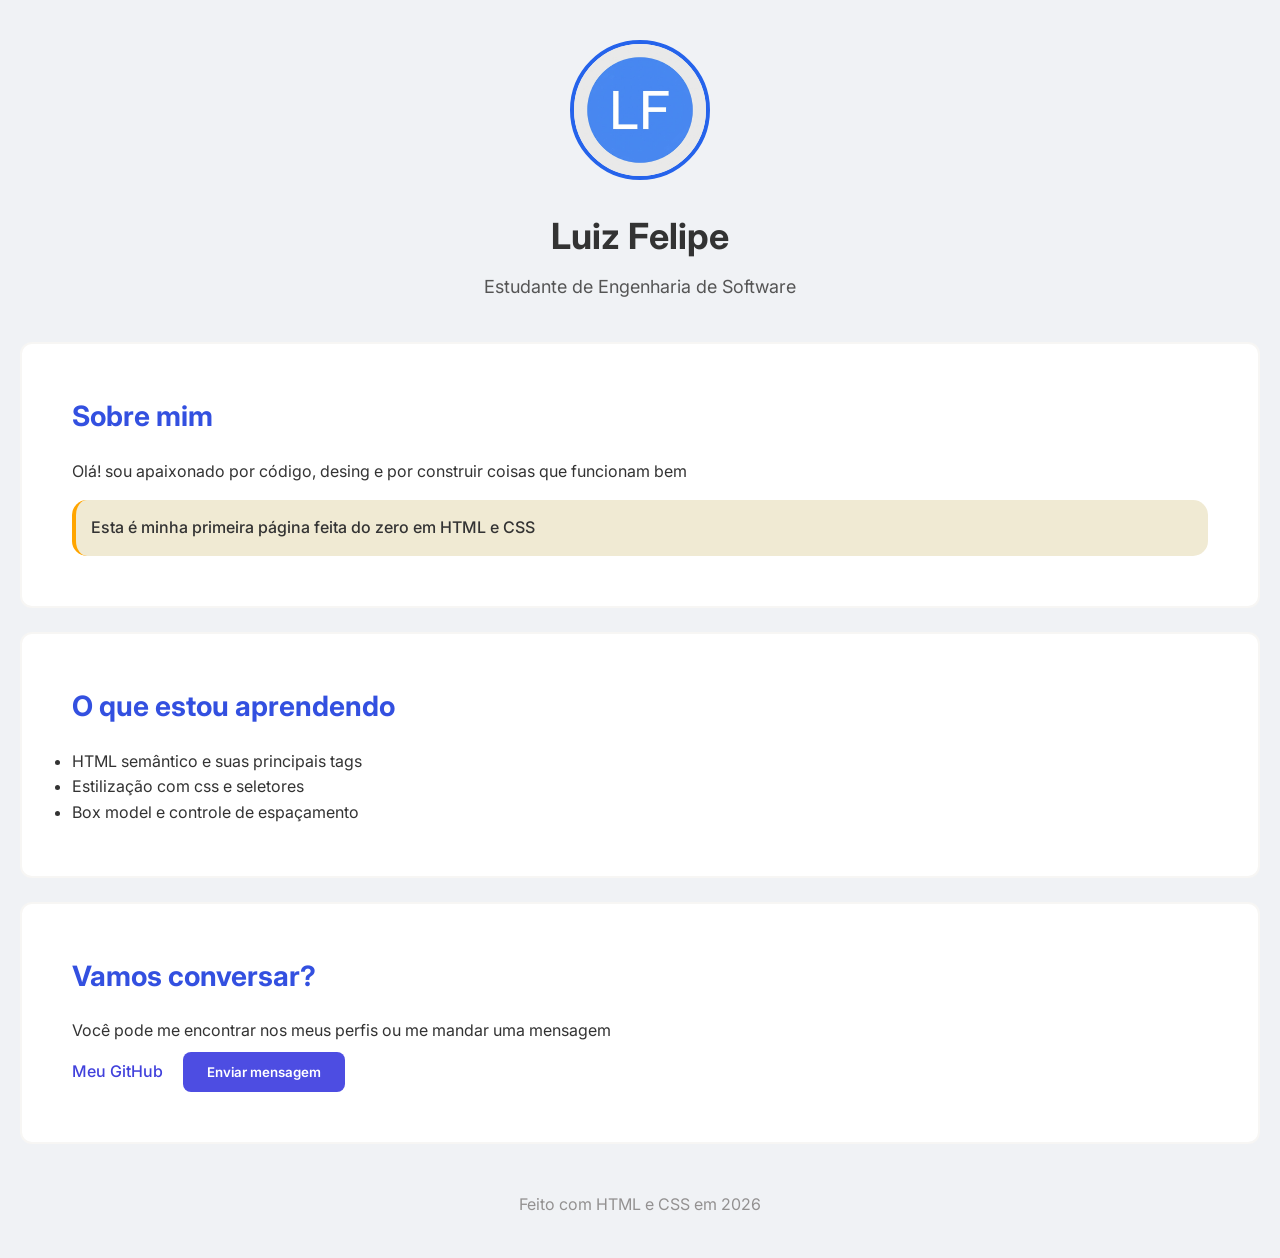
==== index.html @ 63bd8398 "Correção rename" ====
<!DOCTYPE html>
<html lang="pt-BR">
  <head>
      <meta charset="UTF-8">
      <meta name="viewport" content="width=device-width, initial-scale=1.0">
      <title>Luiz Felipe - Sobre mim</title>
      <link rel="preconnect" href="https://fonts.googleapis.com">
      <link rel="preconnect" href="https://fonts.gstatic.com" crossorigin>
      <link href="https://fonts.googleapis.com/css2?family=Inter:wght@400;500;600;700&display=swap" rel="stylesheet">
      <link rel="stylesheet" href="style.css">
  </head>
  <body>
    <header>
      <img src="/imagem/85dcc34b-c2d7-4e53-9104-e2780d6866eb.jpg" alt="Imagem de perfil" width="100">
      <h1>Luiz Felipe</h1>
      <p class="cargo">Estudante de Engenharia  de Software</p>
    </header>

    <main>
      <section>
        <h2>Sobre mim</h2>
        <p>Olá! sou apaixonado por código, desing e por construir coisas que funcionam bem </p>
        <p class="destaque">Esta é minha primeira página feita do zero em HTML e CSS</p>
      </section>

      <section>
        <h2>O que estou aprendendo</h2>
        <ul>
          <li>HTML semântico e suas principais tags</li>
          <li>Estilização com css e seletores</li>
          <li>Box model e controle de espaçamento</li>
        </ul>
      </section>

      <section>
        <h2>Vamos conversar?</h2>
        <p>Você pode me encontrar nos meus perfis ou me mandar uma mensagem</p>
        <a href="https://github.com/felipecolares94-arch" target="_blank">Meu GitHub</a>
        <button>Enviar mensagem</button>
      </section>
    </main>

    <footer>
      <p>Feito com HTML e CSS em 2026</p>
    </footer>
  </body>
</html>
---- style.css ----
* {
  margin: 0;
  padding: 0;
  box-sizing: border-box;
  font-family: 'Inter', sans-serif;
}

body {
  font-family: 'Inter', sans-serif;
  background-color: #f0f2f5;
  color: #333;
  padding: 40px 20px;
  line-height: 1.6;
}
header {
  text-align: center;
  margin-bottom: 40px;
}
header img {
  width: 140px;
  height: 140px;
  border-radius: 50%;
  border: 4px solid #2563eb;
  margin-bottom: 20px;
  object-fit: cover;
}

h1 {
  font-size: 36px;
  margin-bottom: 8px;
}

.cargo {
  color: #555;
  font-size: 18px;
}
h2 {
  color:rgb(51, 80, 224);
  font-size: 28px;
  margin-bottom: 20px;
}
.destaque {
  background-color: #f0ead3;
  padding: 15px;
  border-left: orange 4px solid;
  border-radius: 15px;
  font-weight: 500;
  margin-top: 16px;
}

section {
  background-color: #fff;
  padding: 50px;
  border: 2px solid #f7f6f4;
  border-radius: 12px;
  margin-bottom: 24px;
}

button {
  background-color: rgb(77, 77, 226);
  color: white;
  border: none;
  padding: 12px 24px;
  border-radius: 8px;
  cursor: pointer;
  font-family: inherit;
  font-weight: 600;
  margin-top: 8px;
}
button:hover {
  background-color: rgb(51, 80, 224);
}

a {
  color: rgb(65, 65, 220);
  text-decoration: none;
  font-weight: 500;
  display: inline-block;
  margin-right: 16px;
  margin-top: 8px;
}
a:hover{
  text-decoration: underline;
}
footer {
  color: rgb(147, 145, 145);
  text-align: center;
  margin-top: 48px;
  font-size: 16px;
}
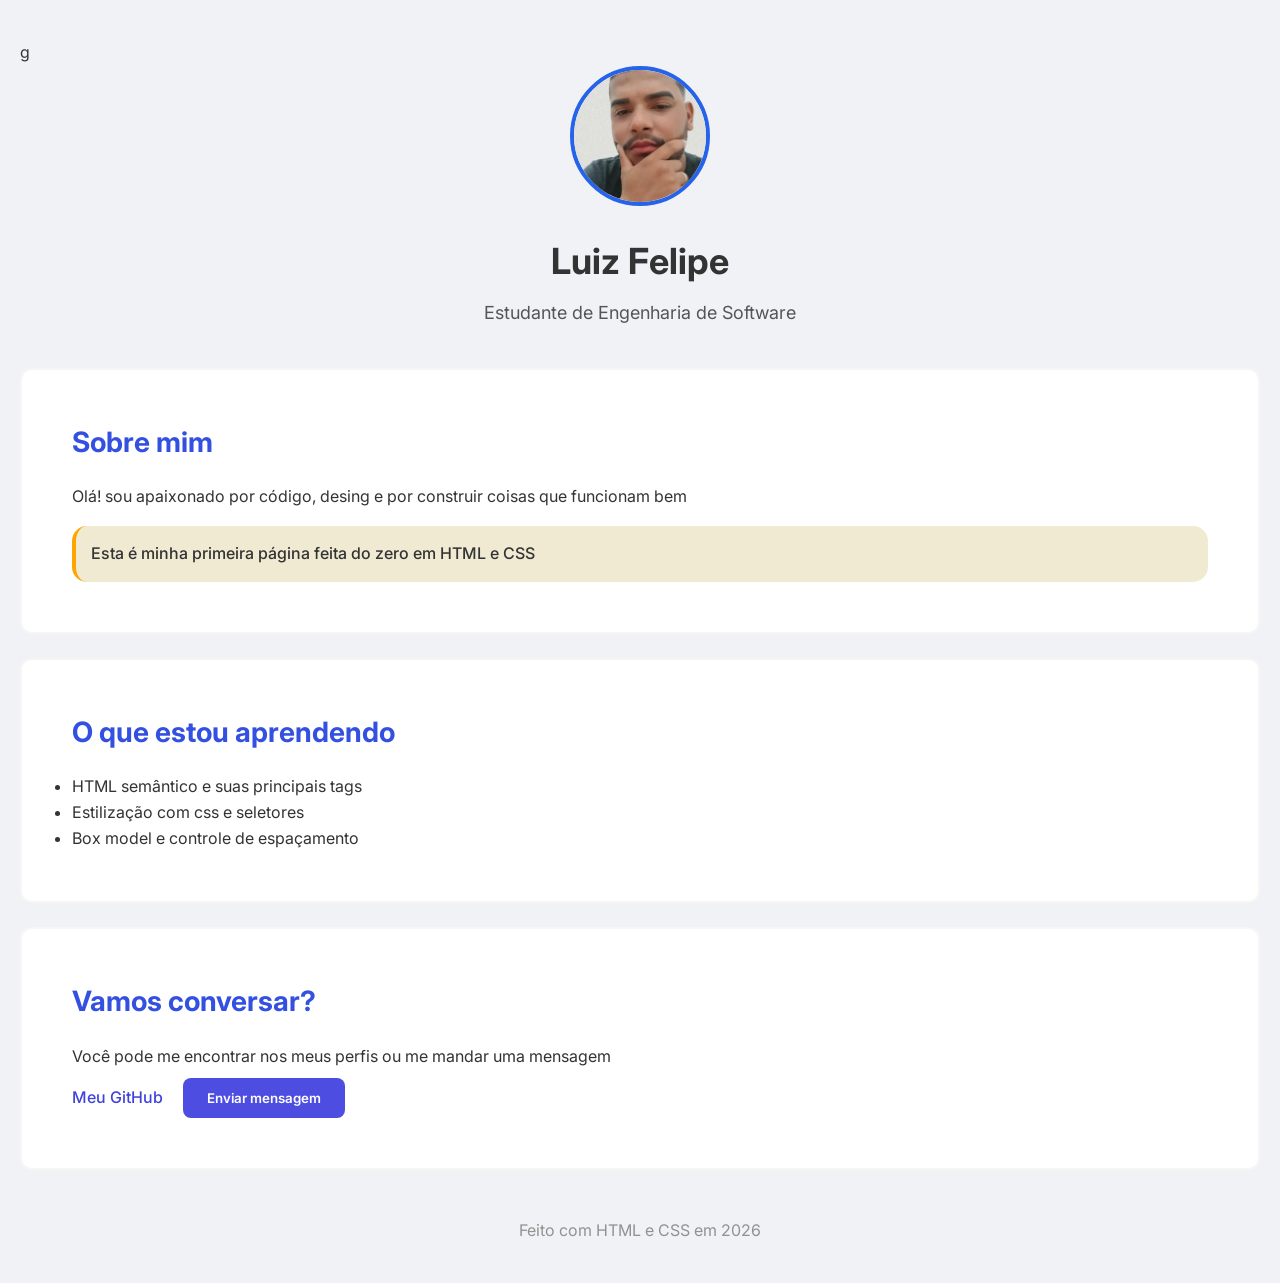
==== commit 41a9e071: "Correção imagens" ====
--- a/index.html
+++ b/index.html
@@ -9,9 +9,9 @@
       <link href="https://fonts.googleapis.com/css2?family=Inter:wght@400;500;600;700&display=swap" rel="stylesheet">
       <link rel="stylesheet" href="style.css">
   </head>
-  <body>
+  <body>g
     <header>
-      <img src="/imagem/85dcc34b-c2d7-4e53-9104-e2780d6866eb.jpg" alt="Imagem de perfil" width="100">
+      <img src="/imagem/IMG_20221224_192155_620.jpg" alt="Imagem de perfil" width="100">
       <h1>Luiz Felipe</h1>
       <p class="cargo">Estudante de Engenharia  de Software</p>
     </header>
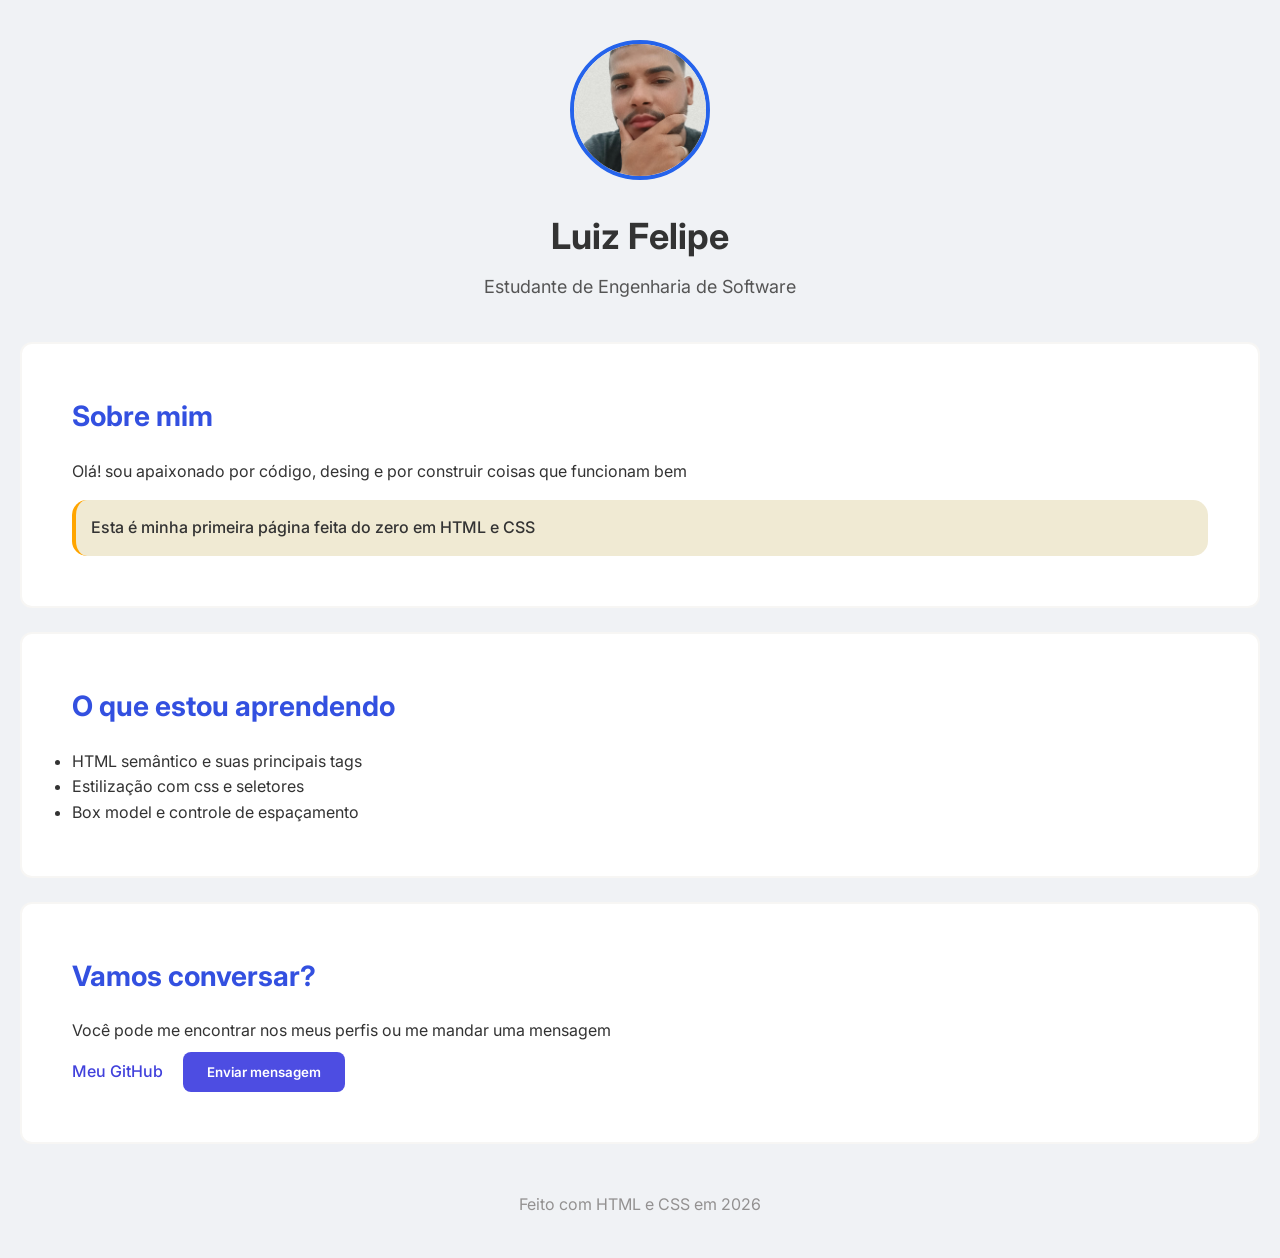
==== commit 49243e58: "Correção rename" ====
--- a/index.html
+++ b/index.html
@@ -9,9 +9,9 @@
       <link href="https://fonts.googleapis.com/css2?family=Inter:wght@400;500;600;700&display=swap" rel="stylesheet">
       <link rel="stylesheet" href="style.css">
   </head>
-  <body>g
+  <body>
     <header>
-      <img src="/imagem/IMG_20221224_192155_620.jpg" alt="Imagem de perfil" width="100">
+      <img src="imagem/IMG_20221224_192155_620.jpg" alt="Imagem de perfil" width="100">
       <h1>Luiz Felipe</h1>
       <p class="cargo">Estudante de Engenharia  de Software</p>
     </header>
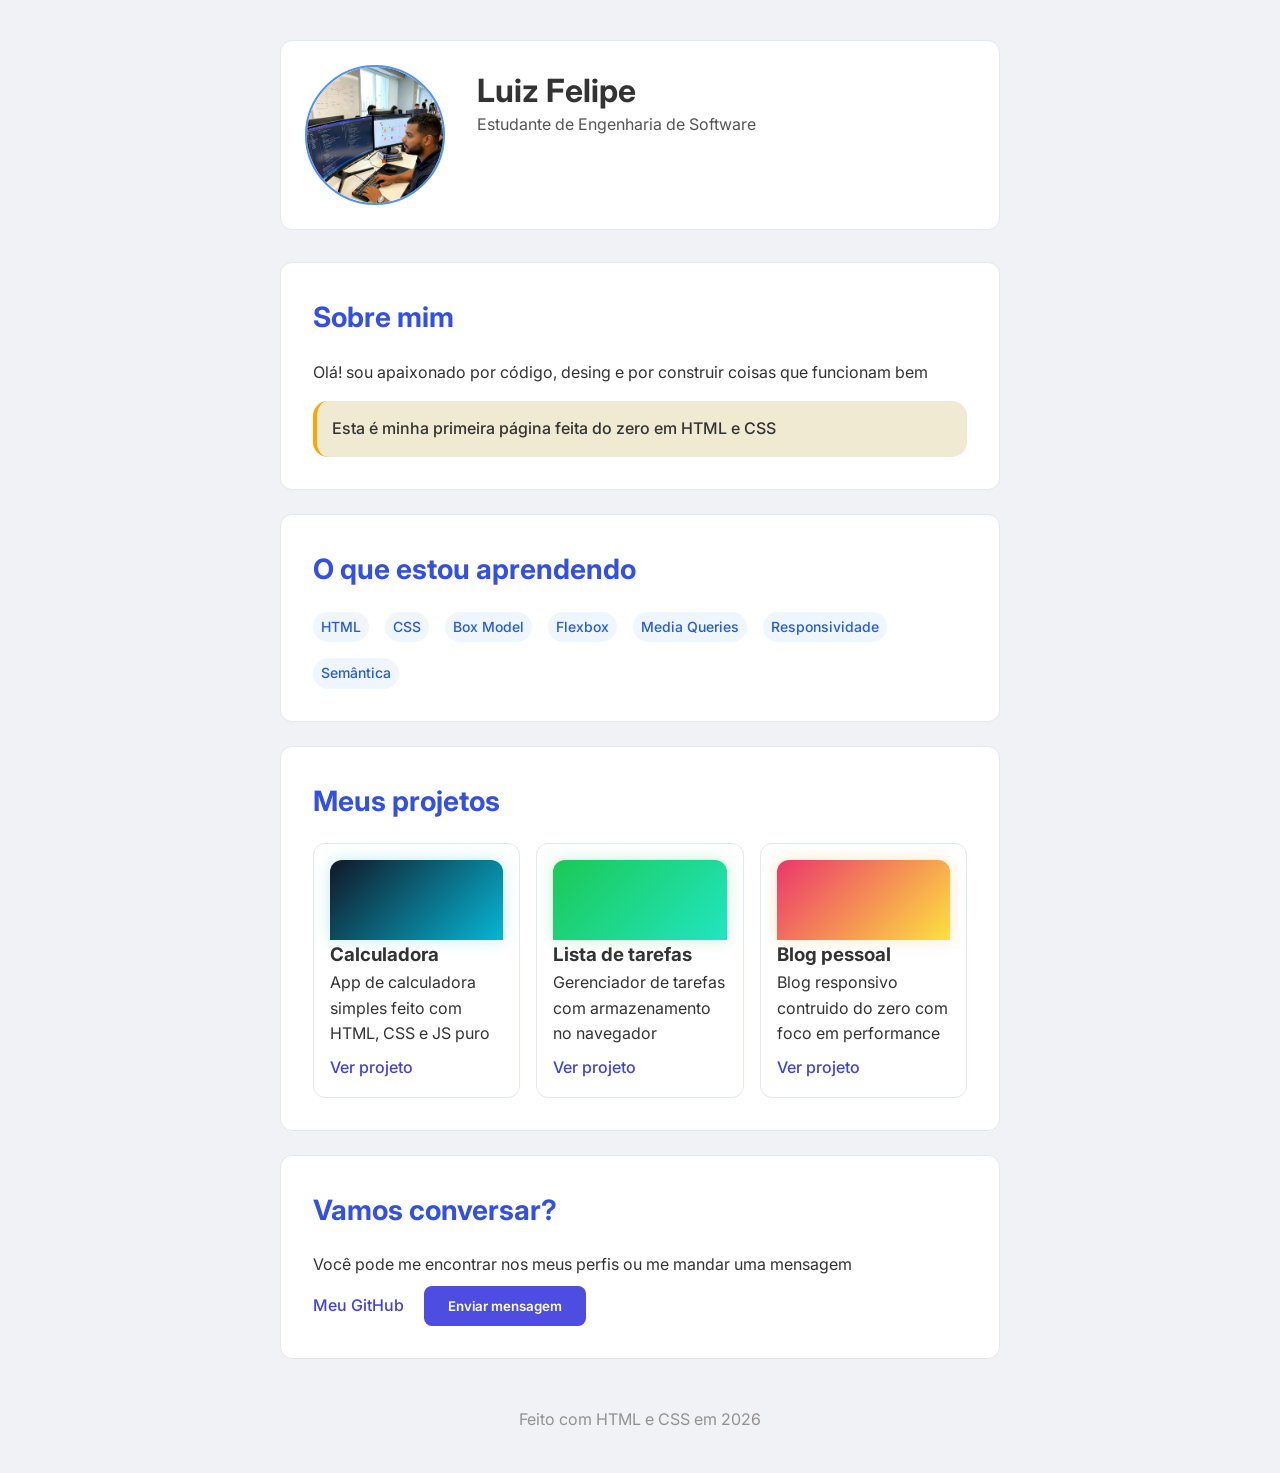
==== commit 47dcc8b5: "Atualizando portifólio" ====
--- a/index.html
+++ b/index.html
@@ -11,9 +11,11 @@
   </head>
   <body>
     <header>
-      <img src="imagem/IMG_20221224_192155_620.jpg" alt="Imagem de perfil" width="100">
-      <h1>Luiz Felipe</h1>
-      <p class="cargo">Estudante de Engenharia  de Software</p>
+      <img src="./imagem/2026-03-30 at 11.25.17.jpeg" alt="Imagem de perfil" width="100">
+      <div>
+        <h1>Luiz Felipe</h1>
+        <p class="cargo">Estudante de Engenharia  de Software</p>
+      </div>
     </header>
 
     <main>
@@ -23,14 +25,47 @@
         <p class="destaque">Esta é minha primeira página feita do zero em HTML e CSS</p>
       </section>
 
-      <section>
+      <section class="skills">
         <h2>O que estou aprendendo</h2>
         <ul>
-          <li>HTML semântico e suas principais tags</li>
-          <li>Estilização com css e seletores</li>
-          <li>Box model e controle de espaçamento</li>
+          <li>HTML</li>
+          <li>CSS</li>
+          <li>Box Model</li>
+          <li>Flexbox</li>
+          <li>Media Queries</li>
+          <li>Responsividade</li>
+          <li>Semântica</li>
         </ul>
       </section>
+
+      <section>
+        <h2>Meus projetos</h2>
+        <div class="projetos">
+        <article>
+          <div class="projeto-imagem projeto-1"></div>
+          <h3>Calculadora</h3>
+          <p>App de calculadora simples feito com HTML, CSS e JS puro</p>
+          <a href="#">Ver projeto</a>
+        </article>
+
+        <article>
+          <div class="projeto-imagem projeto-2"></div>
+          <h3>Lista de tarefas</h3>
+          <p>Gerenciador de tarefas com armazenamento no navegador</p>
+          <a href="#">Ver projeto</a>
+        </article>
+
+        <article>
+          <div class="projeto-imagem projeto-3"></div>
+          <h3>Blog pessoal</h3>
+          <p>Blog responsivo contruido do zero com foco em performance</p>
+          <a href="#">Ver projeto</a>
+        </article>
+        </div>
+      </section>
+
+
+
 
       <section>
         <h2>Vamos conversar?</h2>
--- a/style.css
+++ b/style.css
@@ -12,27 +12,39 @@
   padding: 40px 20px;
   line-height: 1.6;
 }
+
+main {
+  max-width: 720px;
+  margin: 0 auto;
+}
+
 header {
-  text-align: center;
-  margin-bottom: 40px;
+  display: flex;
+  align-items: left;
+  border: 1px solid #e2e8f0;
+  border-radius: 12px;
+  background-color: white;
+  margin: 0 auto 32px auto;
+  padding: 24px;
+  gap: 32px;
+  max-width: 720px;
 }
+
 header img {
   width: 140px;
   height: 140px;
   border-radius: 50%;
-  border: 4px solid #2563eb;
-  margin-bottom: 20px;
+  border: 2px solid #4d93ef;
   object-fit: cover;
 }
 
 h1 {
-  font-size: 36px;
-  margin-bottom: 8px;
+  margin-bottom: -4px;
 }
 
 .cargo {
   color: #555;
-  font-size: 18px;
+  font-size: 16px; 
 }
 h2 {
   color:rgb(51, 80, 224);
@@ -49,11 +61,12 @@
 }
 
 section {
-  background-color: #fff;
-  padding: 50px;
-  border: 2px solid #f7f6f4;
+  background-color: white;
+  padding: 32px;
+  border: 1px solid #e2e8f0;
   border-radius: 12px;
   margin-bottom: 24px;
+
 }
 
 button {
@@ -67,6 +80,7 @@
   font-weight: 600;
   margin-top: 8px;
 }
+
 button:hover {
   background-color: rgb(51, 80, 224);
 }
@@ -79,6 +93,7 @@
   margin-right: 16px;
   margin-top: 8px;
 }
+
 a:hover{
   text-decoration: underline;
 }
@@ -87,4 +102,78 @@
   text-align: center;
   margin-top: 48px;
   font-size: 16px;
+}
+
+.skills ul {
+  display: flex;
+  list-style-type: none;
+  gap: 16px;
+  flex-wrap: wrap;
+}
+
+.skills ul li {
+  background-color: #eff6ff;
+  color: #255cdb;
+  border-radius: 999px;
+  font-size: 14px;
+  font-weight: 500;
+  padding: 4px 8px;
+}
+
+.projetos {
+  display: flex;
+  gap: 16px;
+  flex-wrap: wrap;
+}
+
+.projetos article {
+  flex: 1;
+  background-color: white;
+  padding: 16px;
+  border: 1px solid #e2e8f0;
+  border-radius: 12px;
+  display: flex;
+  flex-direction: column;
+  overflow: hidden;
+}
+
+.projeto-imagem {
+  height: 80px;
+  border-radius: 12px  12px 0 0;
+}
+.projeto-1 {
+  background: linear-gradient(135deg, #111827, #06b6d4);
+  box-shadow: 0 0 15px rgba(6, 182, 212, 0.25);
+}
+
+.projeto-2 {
+  background: linear-gradient(135deg, #1bc955, #21e5c1);
+  box-shadow: 0 0 15px rgba(34, 197, 94, 0.25);
+}
+
+.projeto-3 {
+  background: linear-gradient(135deg, #ec366d, #fee140);
+  box-shadow: 0 0 15px rgba(245, 158, 11, 0.25);
+}
+
+.projeto article h3 {
+  font-size: 20px;
+  padding: 14px 16px 4px 16px;
+}
+
+.projeto article p {
+  padding: 0 16px;
+  color: #64748b;
+  flex-grow: 1;
+}
+
+.projeto article a {
+  margin: 12px 16px 16px 12px;
+  color: #2563eb;
+  text-decoration: none;
+  font-weight: 600;
+}
+
+.projeto article a:hover {
+  text-decoration: underline;
 }
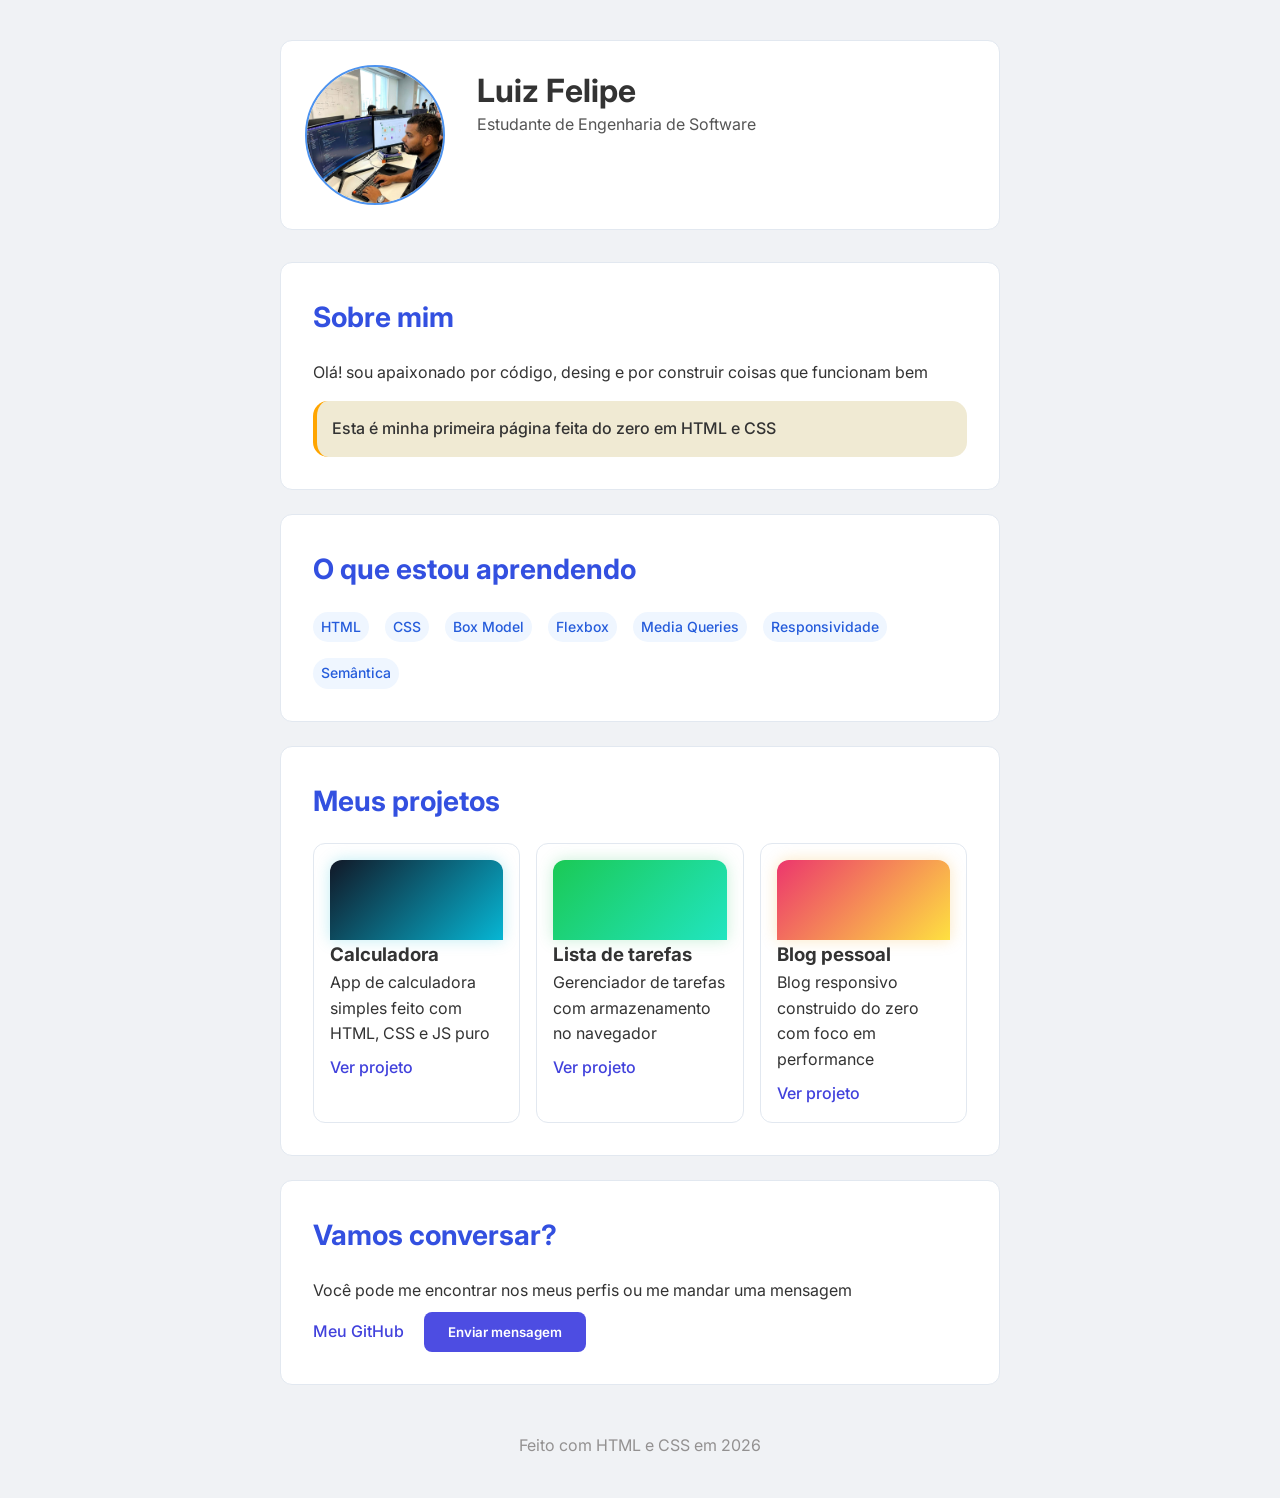
==== commit e18a25ff: "Correção escrita" ====
--- a/index.html
+++ b/index.html
@@ -58,7 +58,7 @@
         <article>
           <div class="projeto-imagem projeto-3"></div>
           <h3>Blog pessoal</h3>
-          <p>Blog responsivo contruido do zero com foco em performance</p>
+          <p>Blog responsivo construido do zero com foco em performance</p>
           <a href="#">Ver projeto</a>
         </article>
         </div>
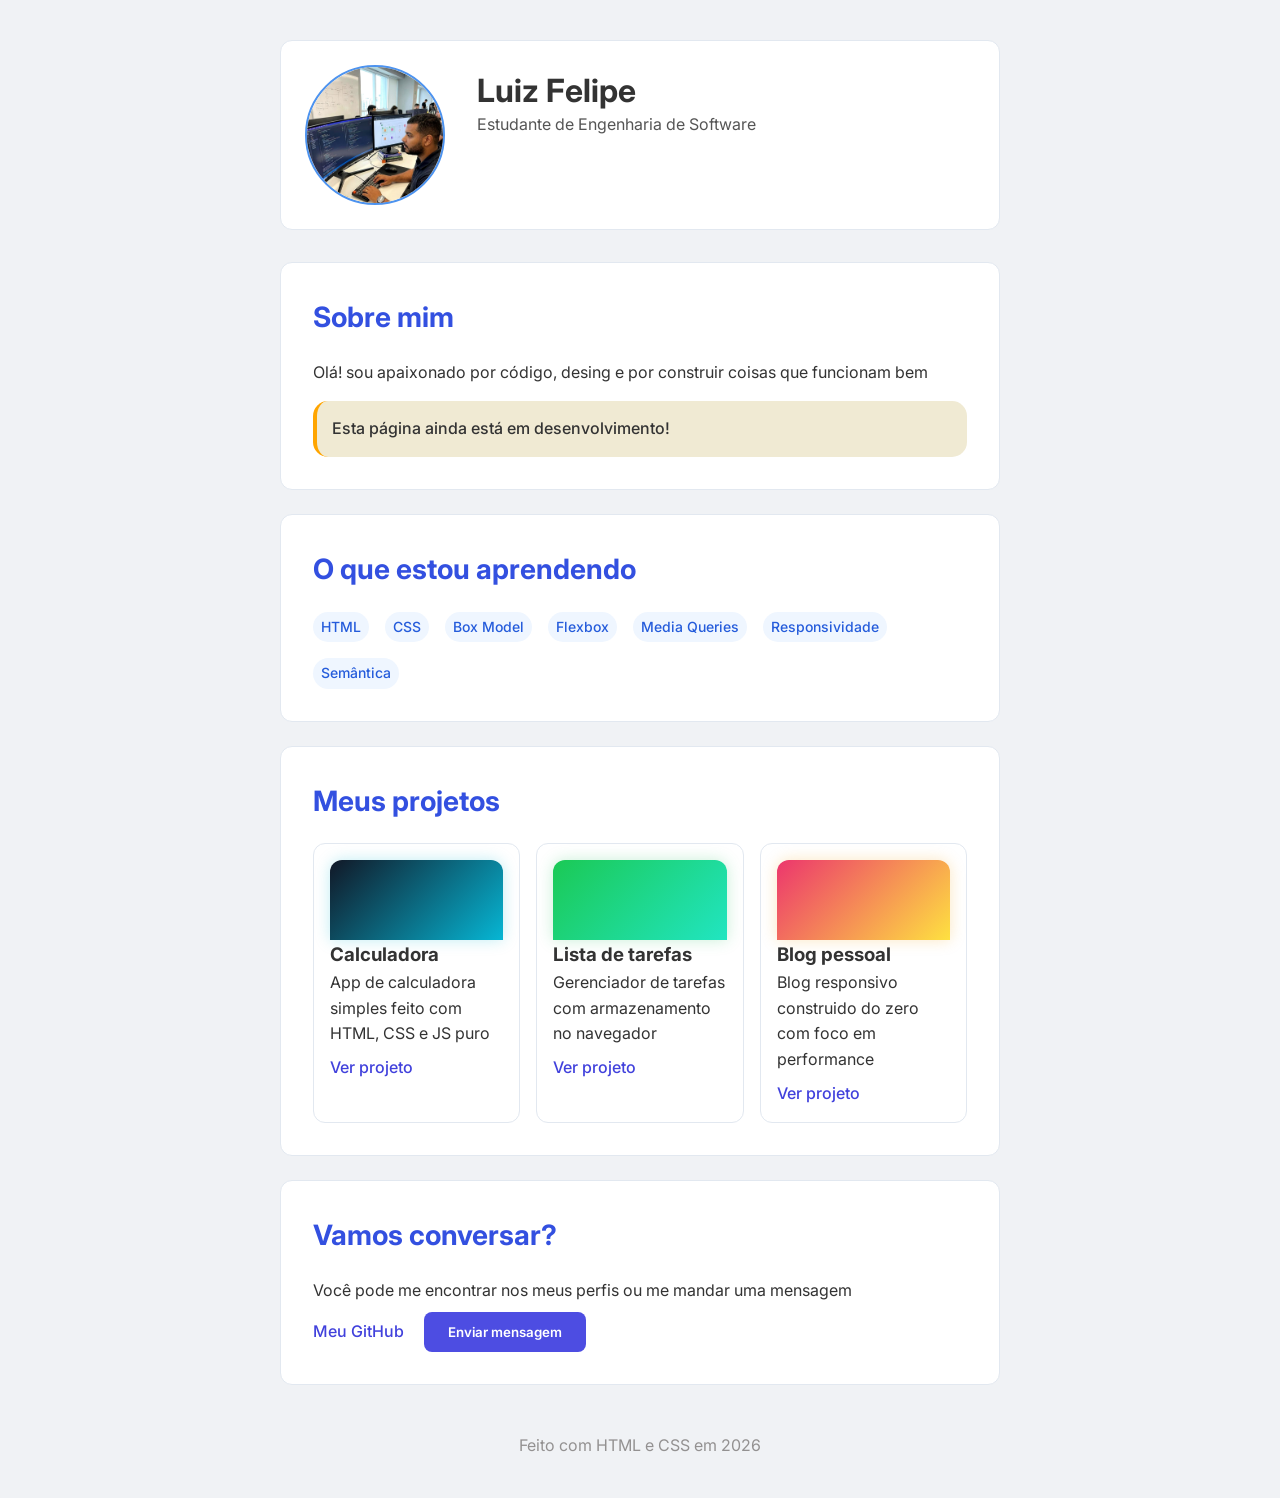
==== commit c265a405: "Adicionando funcionalidades com JS" ====
--- a/index.html
+++ b/index.html
@@ -22,7 +22,7 @@
       <section>
         <h2>Sobre mim</h2>
         <p>Olá! sou apaixonado por código, desing e por construir coisas que funcionam bem </p>
-        <p class="destaque">Esta é minha primeira página feita do zero em HTML e CSS</p>
+        <p class="destaque">Esta página ainda está em desenvolvimento!</p>
       </section>
 
       <section class="skills">
@@ -64,19 +64,33 @@
         </div>
       </section>
 
-
-
-
       <section>
         <h2>Vamos conversar?</h2>
         <p>Você pode me encontrar nos meus perfis ou me mandar uma mensagem</p>
         <a href="https://github.com/felipecolares94-arch" target="_blank">Meu GitHub</a>
-        <button>Enviar mensagem</button>
+        <button class="btn-mensagem">Enviar mensagem</button>
+
+        <form class="formulario-contato escondido">
+          <label>Nome:</label>
+          <input type="text" class="input-nome" />
+
+          <label>Email:</label>
+          <input type="email" class="input-email" />
+
+          <label>Mensagem:</label>
+          <textarea class="input-mensagem"></textarea>
+
+          <button type="submit">Enviar</button>
+
+          <p class="feedback"></p>
+        </form>
+
       </section>
     </main>
 
     <footer>
       <p>Feito com HTML e CSS em 2026</p>
     </footer>
+    <script src="./script.js"></script>
   </body>
 </html>
--- a/style.css
+++ b/style.css
@@ -1,3 +1,4 @@
+
 * {
   margin: 0;
   padding: 0;
@@ -176,4 +177,75 @@
 
 .projeto article a:hover {
   text-decoration: underline;
-}+}
+
+.formulario-contato {
+  margin-top: 24px;
+  padding-top: 24px;
+  border-top: 1px solid #e2e8f0;
+  display: flex;
+  flex-direction: column;
+  gap: 12px;
+}
+
+.formulario-contato input,
+.formulario-contato textarea {
+  padding: 12px;
+  border: solid 1px #e2e8f0;
+  border-radius: 8px;
+  font-family: inherit;
+  font-size: 14px;
+}
+
+.formulario-contato textarea {
+  min-height: 100px;
+  resize: vertical;
+}
+
+.formulario-contato button {
+  align-self: flex-start;
+  margin-top: 0;
+}
+
+.escondido {
+  display: none;
+}
+
+.feedback-sucesso {
+  margin-top: 16px;
+  padding: 12px 16px;
+  background-color: #dcfce7;
+  color: #166534;
+  border: 1px solid #86efac;
+  border-radius: 8px;
+
+  display: flex;
+  justify-content: space-between;
+  align-items: center;
+  gap: 16px;
+}
+
+.fechar-feedback {
+  background: transparent;
+  border: none;
+
+  width: 24px;
+  height: 24px;
+
+  display: flex;
+  align-items: center;
+  justify-content: center;
+
+  color: #166534;
+  font-size: 20px;
+  font-weight: bold;
+  cursor: pointer;
+
+  padding: 0;
+  margin: 0;
+  line-height: 1;
+}
+
+
+
+
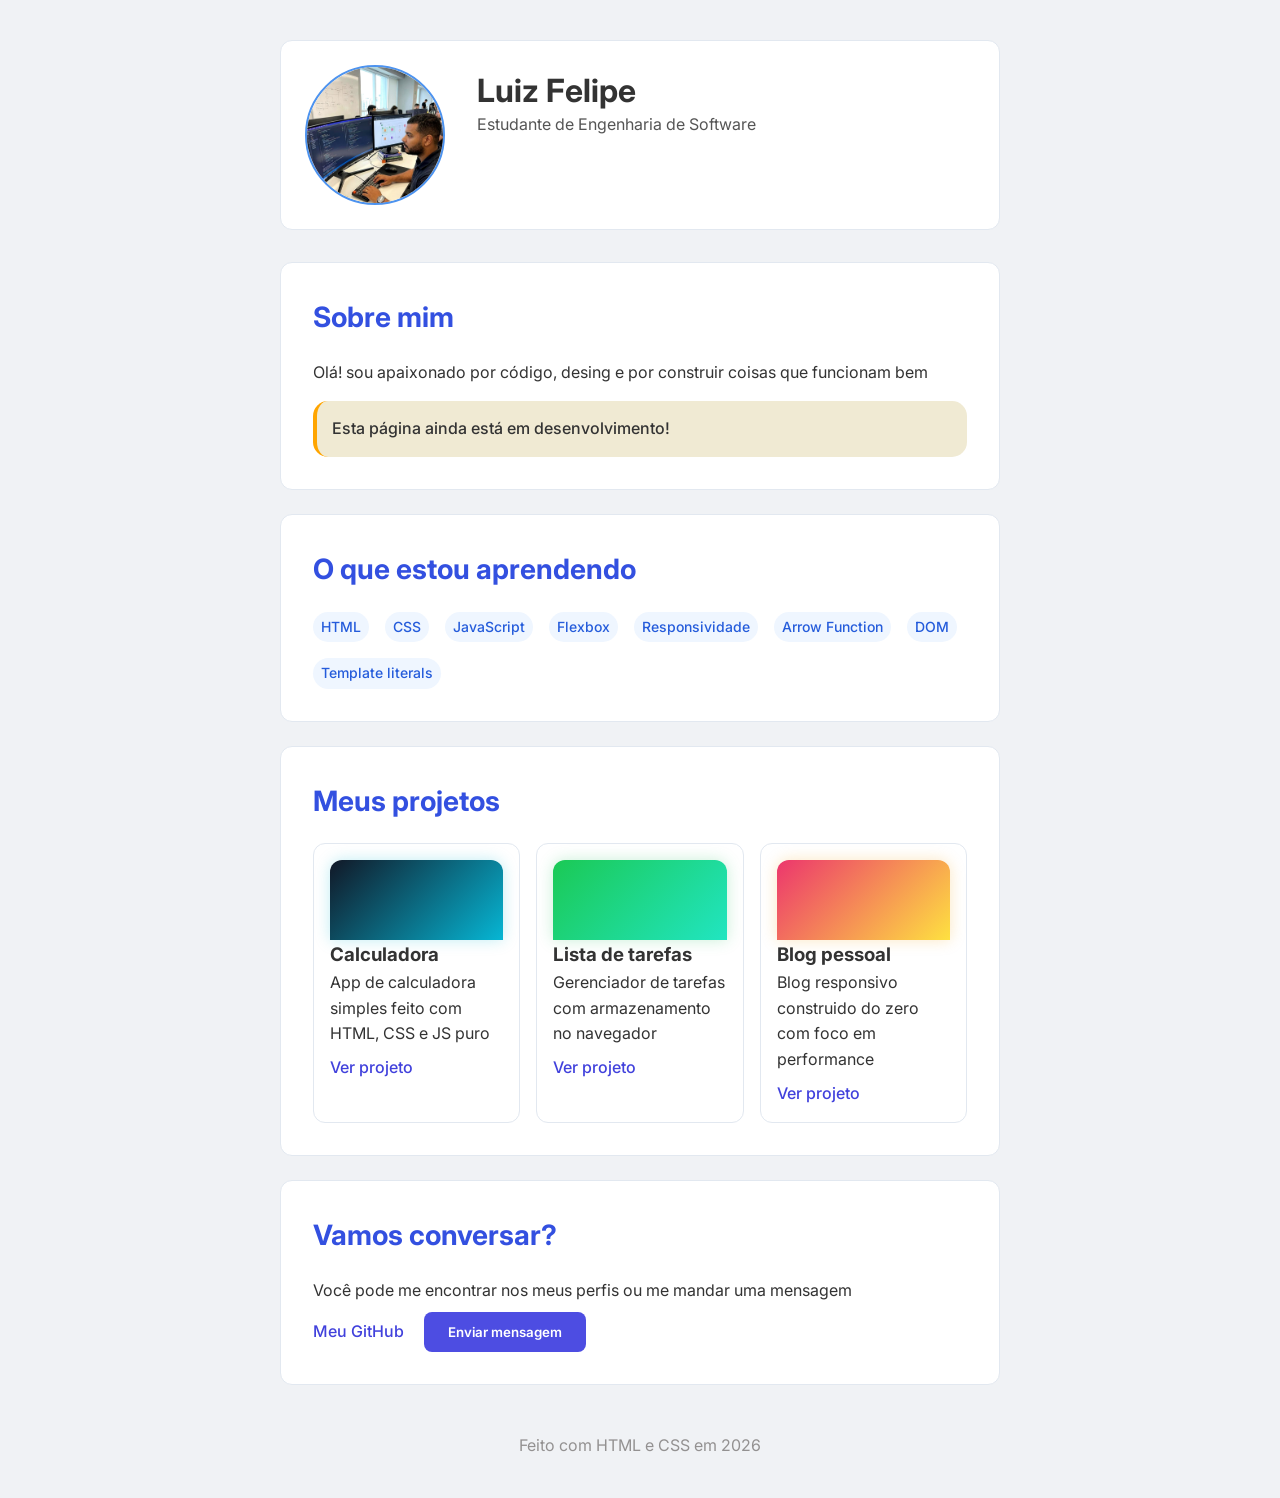
==== commit 83cdd620: "Atualizando skills dinamicamente" ====
--- a/index.html
+++ b/index.html
@@ -27,14 +27,14 @@
 
       <section class="skills">
         <h2>O que estou aprendendo</h2>
-        <ul>
-          <li>HTML</li>
+        <ul class="lista-skills">
+          <!-- <li>HTML</li>
           <li>CSS</li>
           <li>Box Model</li>
           <li>Flexbox</li>
           <li>Media Queries</li>
           <li>Responsividade</li>
-          <li>Semântica</li>
+          <li>Semântica</li> -->
         </ul>
       </section>
 
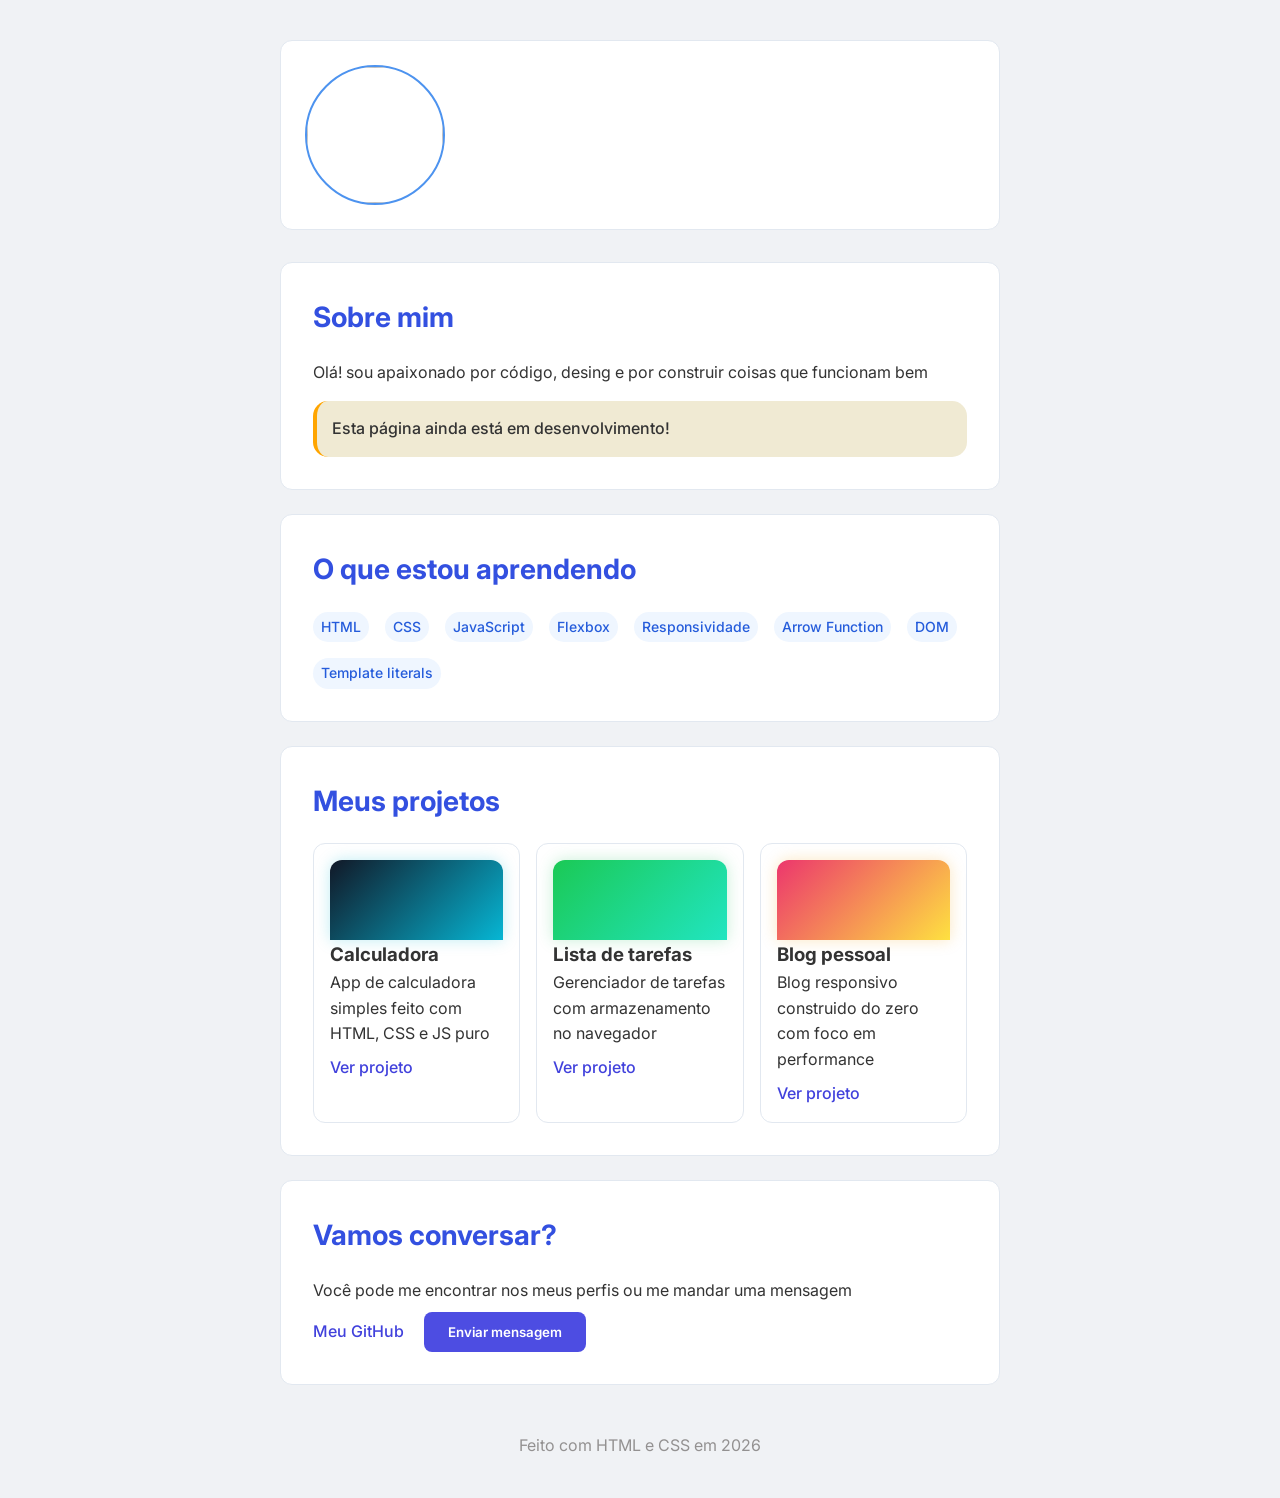
==== commit ef06a973: "Organizando repositório" ====
--- a/index.html
+++ b/index.html
@@ -11,10 +11,10 @@
   </head>
   <body>
     <header>
-      <img src="./imagem/2026-03-30 at 11.25.17.jpeg" alt="Imagem de perfil" width="100">
+      <img>
       <div>
-        <h1>Luiz Felipe</h1>
-        <p class="cargo">Estudante de Engenharia  de Software</p>
+        <h1></h1>
+        <p class="cargo"></p>
       </div>
     </header>
 
@@ -91,6 +91,8 @@
     <footer>
       <p>Feito com HTML e CSS em 2026</p>
     </footer>
-    <script src="./script.js"></script>
+    <script src="./scripts/formulario.js"></script>
+    <script src="./scripts/skills.js"></script>
+    <script src="./scripts/github-api.js"></script>
   </body>
 </html>
